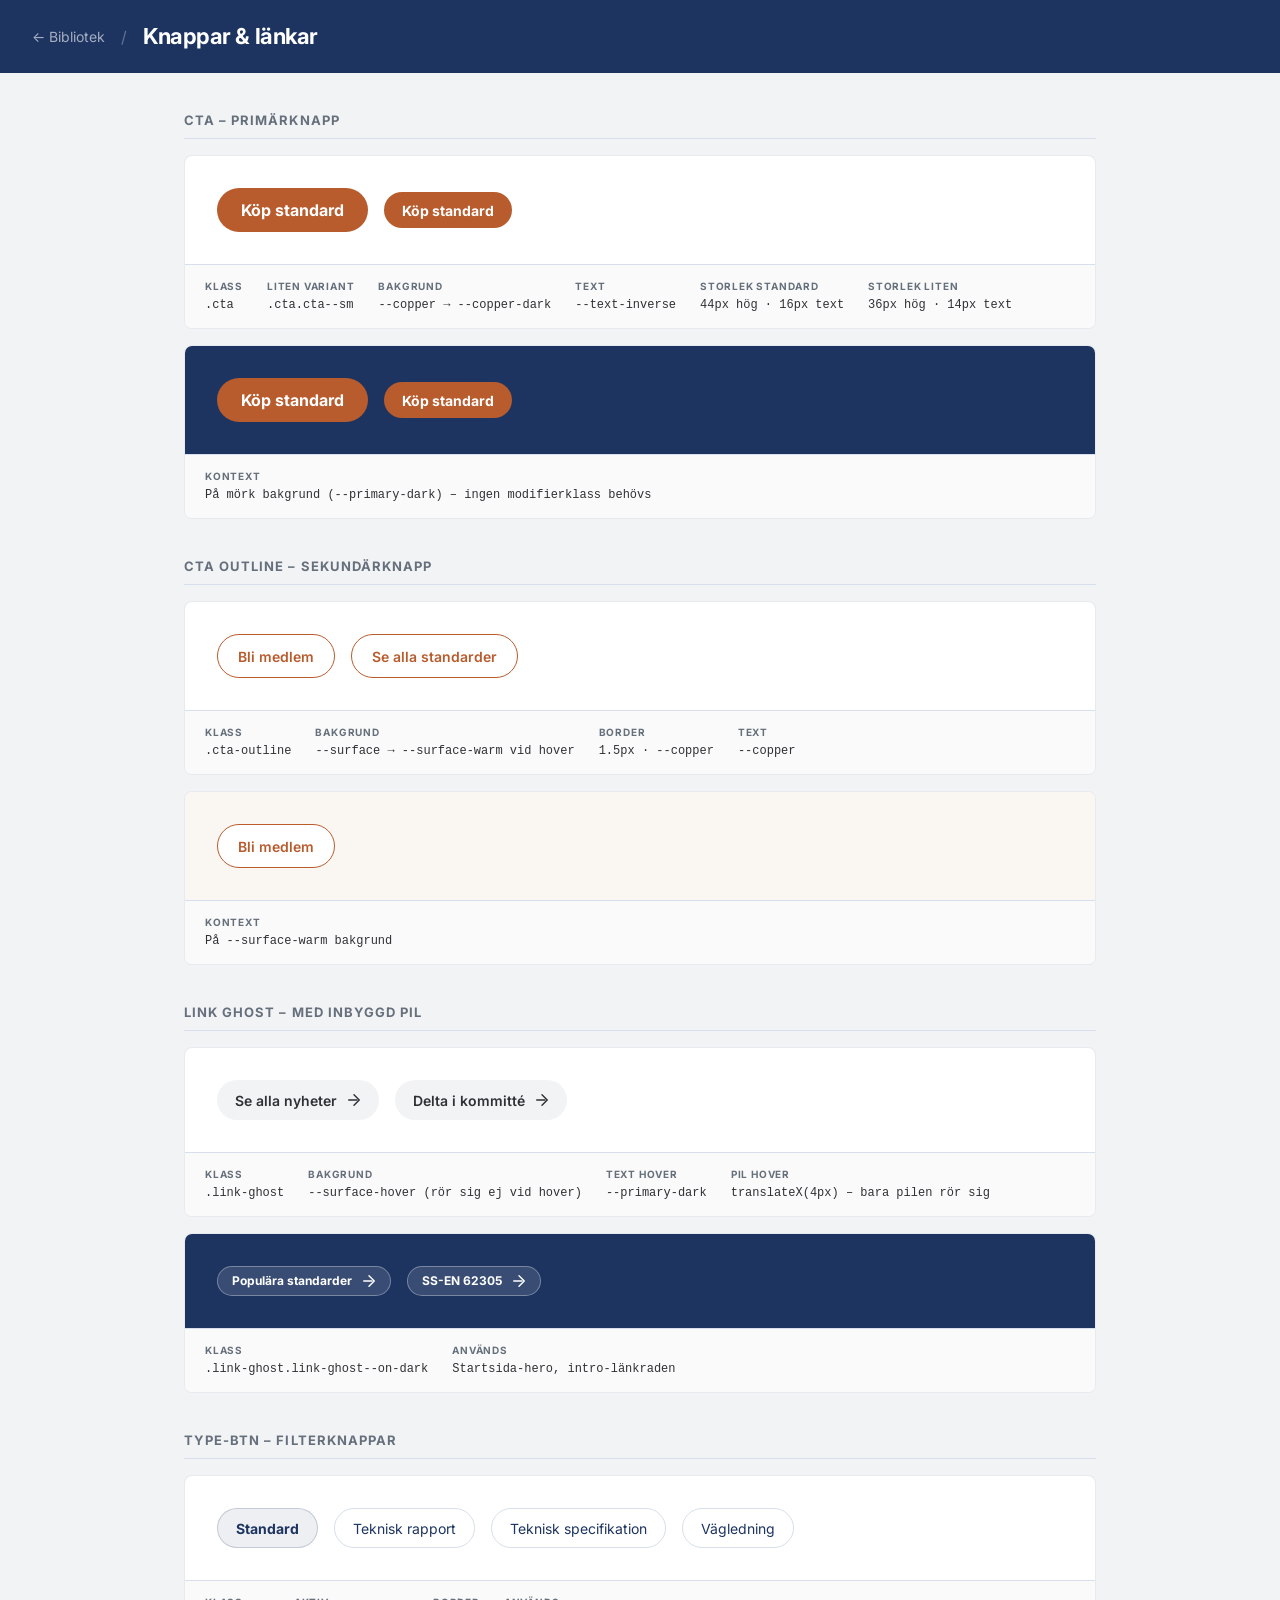
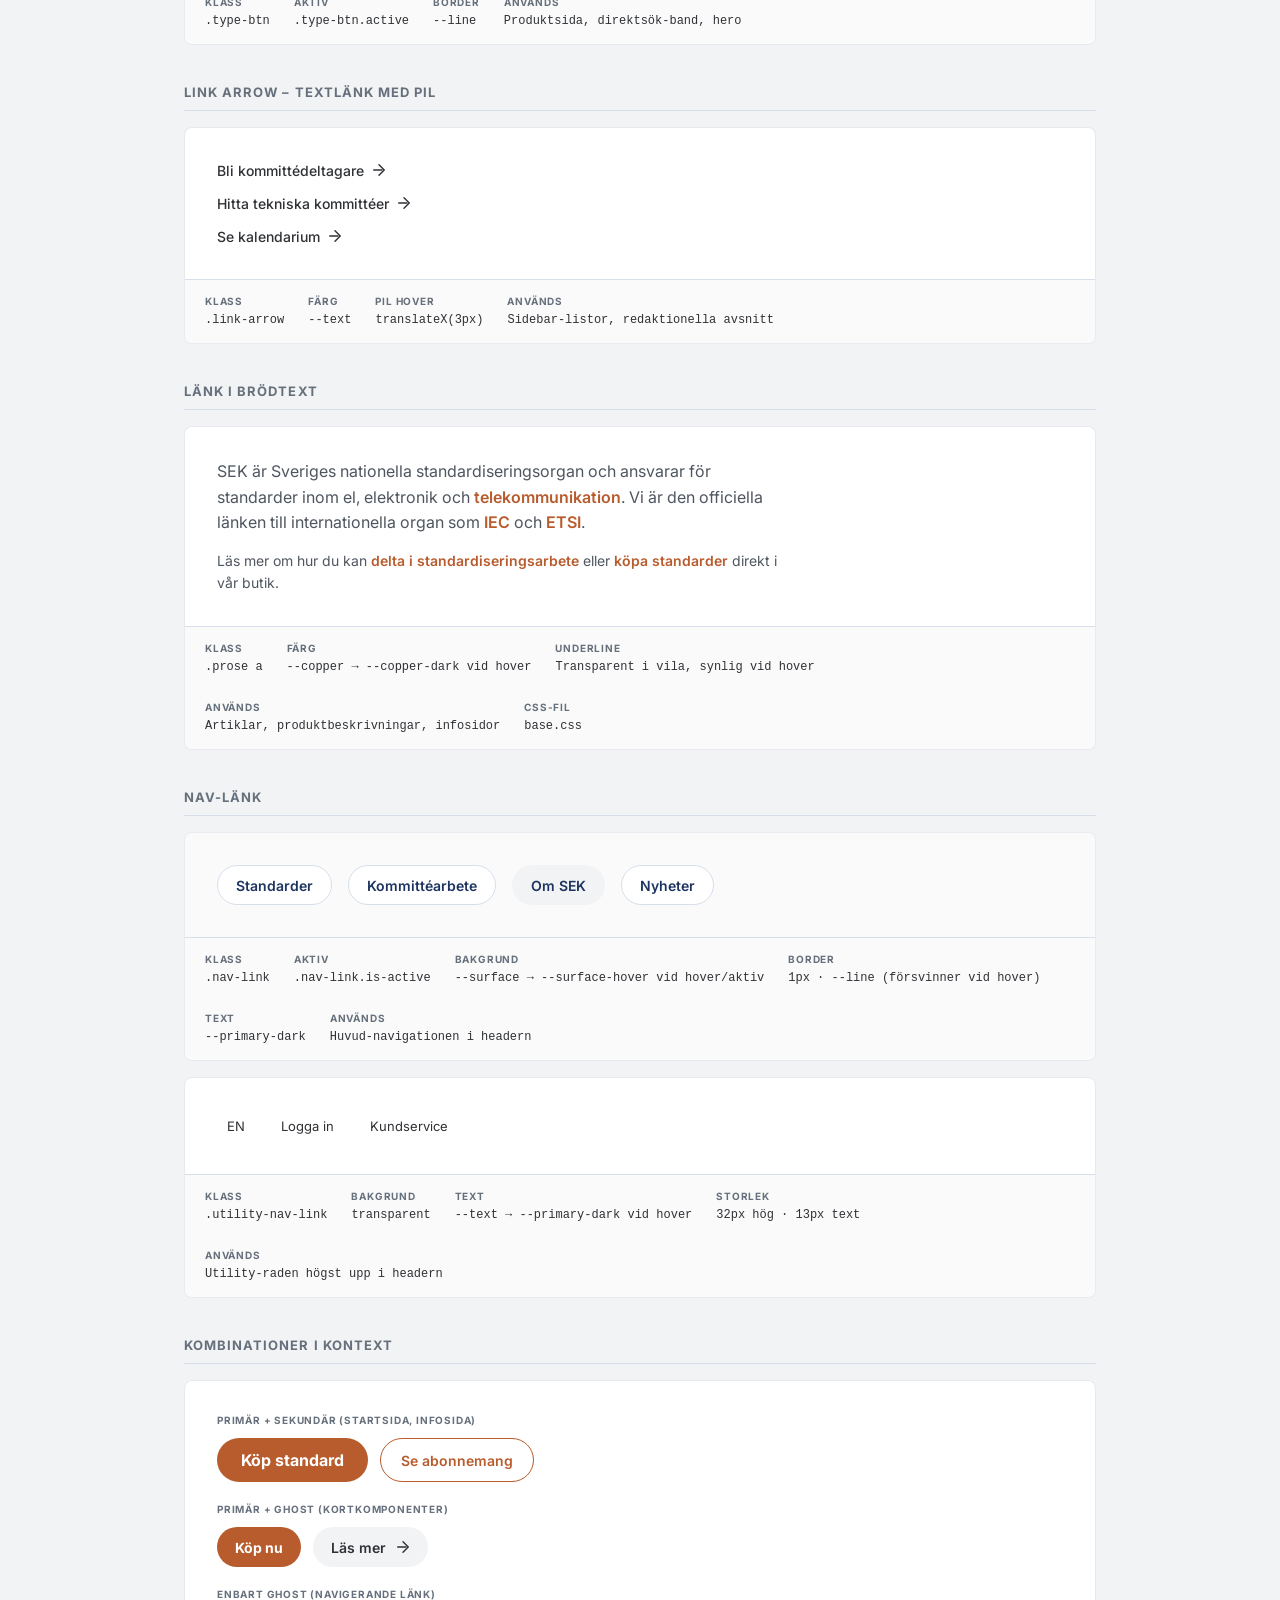
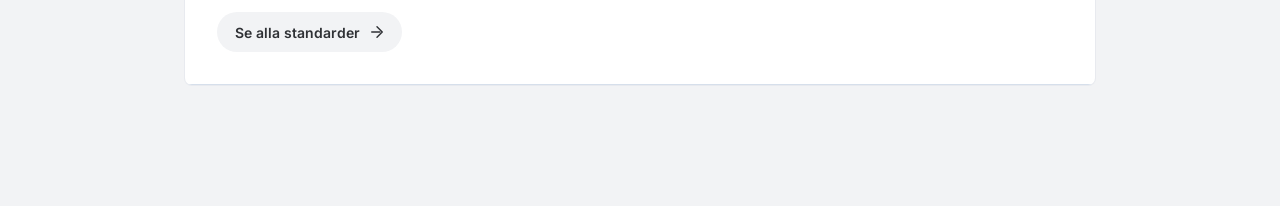
==== components/knappar.html @ 0d936309 "Add knappar & länkar component page with full button and link system Includes CTA, CTA Outline, Link" ====
<!DOCTYPE html>
<html lang="sv">
<head>
  <meta charset="UTF-8" />
  <meta name="viewport" content="width=device-width, initial-scale=1.0" />
  <title>SEK – Knappar & länkar</title>
  <link rel="preconnect" href="https://fonts.googleapis.com">
  <link rel="preconnect" href="https://fonts.gstatic.com" crossorigin>
  <link href="https://fonts.googleapis.com/css2?family=Inter:wght@400;500;600;700;800&display=swap" rel="stylesheet">
  <link rel="stylesheet" href="../css/tokens.css">
  <link rel="stylesheet" href="../css/base.css">
  <link rel="stylesheet" href="../css/components/buttons.css">
  <style>
    body { background: var(--surface-hover); }

    .comp-header {
      background: var(--primary-dark);
      color: var(--text-inverse);
      padding: 24px 32px;
      display: flex;
      align-items: center;
      gap: 16px;
    }
    .comp-header a {
      color: rgba(255,255,255,0.6);
      text-decoration: none;
      font-size: 14px;
    }
    .comp-header a:hover { color: var(--text-inverse); }
    .comp-header h1 {
      margin: 0;
      font-size: 22px;
      color: var(--text-inverse);
      letter-spacing: -0.02em;
    }
    .comp-header-sep { color: rgba(255,255,255,0.3); }

    .comp-body {
      max-width: 960px;
      margin: 40px auto;
      padding: 0 24px 80px;
      display: grid;
      gap: 40px;
    }

    .comp-section { display: grid; gap: 16px; }

    .comp-section-title {
      font-size: 13px;
      font-weight: 700;
      text-transform: uppercase;
      letter-spacing: 0.08em;
      color: var(--muted);
      padding-bottom: 10px;
      border-bottom: 1px solid var(--line);
      margin: 0;
    }

    .variant-block {
      background: var(--surface);
      border-radius: var(--radius-md);
      border: 1px solid rgba(29,52,97,0.10);
      overflow: hidden;
    }

    .variant-preview {
      padding: 32px;
      display: flex;
      align-items: center;
      gap: 16px;
      flex-wrap: wrap;
      border-bottom: 1px solid var(--line);
    }

    .variant-preview--dark { background: var(--primary-dark); }
    .variant-preview--warm { background: var(--surface-warm); }
    .variant-preview--subtle { background: var(--surface-subtle); }

    .variant-meta {
      padding: 14px 20px;
      background: var(--surface-subtle);
      display: flex;
      gap: 24px;
      flex-wrap: wrap;
    }

    .meta-item { display: flex; flex-direction: column; gap: 2px; }

    .meta-label {
      font-size: 10px;
      font-weight: 700;
      text-transform: uppercase;
      letter-spacing: 0.08em;
      color: var(--muted);
    }

    .meta-value {
      font-size: 12px;
      color: var(--text);
      font-family: monospace;
    }
  </style>
</head>
<body>

  <div class="comp-header">
    <a href="../index-components.html">← Bibliotek</a>
    <span class="comp-header-sep">/</span>
    <h1>Knappar & länkar</h1>
  </div>

  <div class="comp-body">

    <!-- ══════════════════════════════════════════════════════
         KNAPPAR
    ═══════════════════════════════════════════════════════ -->

    <!-- CTA – PRIMÄR -->
    <section class="comp-section">
      <h2 class="comp-section-title">CTA – Primärknapp</h2>

      <div class="variant-block">
        <div class="variant-preview">
          <button class="cta">Köp standard</button>
          <button class="cta cta--sm">Köp standard</button>
        </div>
        <div class="variant-meta">
          <div class="meta-item"><span class="meta-label">Klass</span><span class="meta-value">.cta</span></div>
          <div class="meta-item"><span class="meta-label">Liten variant</span><span class="meta-value">.cta.cta--sm</span></div>
          <div class="meta-item"><span class="meta-label">Bakgrund</span><span class="meta-value">--copper → --copper-dark</span></div>
          <div class="meta-item"><span class="meta-label">Text</span><span class="meta-value">--text-inverse</span></div>
          <div class="meta-item"><span class="meta-label">Storlek standard</span><span class="meta-value">44px hög · 16px text</span></div>
          <div class="meta-item"><span class="meta-label">Storlek liten</span><span class="meta-value">36px hög · 14px text</span></div>
        </div>
      </div>

      <div class="variant-block">
        <div class="variant-preview variant-preview--dark">
          <button class="cta">Köp standard</button>
          <button class="cta cta--sm">Köp standard</button>
        </div>
        <div class="variant-meta">
          <div class="meta-item"><span class="meta-label">Kontext</span><span class="meta-value">På mörk bakgrund (--primary-dark) – ingen modifierklass behövs</span></div>
        </div>
      </div>
    </section>

    <!-- CTA OUTLINE – SEKUNDÄR -->
    <section class="comp-section">
      <h2 class="comp-section-title">CTA Outline – Sekundärknapp</h2>

      <div class="variant-block">
        <div class="variant-preview">
          <a href="#" class="cta-outline">Bli medlem</a>
          <a href="#" class="cta-outline">Se alla standarder</a>
        </div>
        <div class="variant-meta">
          <div class="meta-item"><span class="meta-label">Klass</span><span class="meta-value">.cta-outline</span></div>
          <div class="meta-item"><span class="meta-label">Bakgrund</span><span class="meta-value">--surface → --surface-warm vid hover</span></div>
          <div class="meta-item"><span class="meta-label">Border</span><span class="meta-value">1.5px · --copper</span></div>
          <div class="meta-item"><span class="meta-label">Text</span><span class="meta-value">--copper</span></div>
        </div>
      </div>

      <div class="variant-block">
        <div class="variant-preview variant-preview--warm">
          <a href="#" class="cta-outline">Bli medlem</a>
        </div>
        <div class="variant-meta">
          <div class="meta-item"><span class="meta-label">Kontext</span><span class="meta-value">På --surface-warm bakgrund</span></div>
        </div>
      </div>
    </section>

    <!-- LINK GHOST -->
    <section class="comp-section">
      <h2 class="comp-section-title">Link Ghost – med inbyggd pil</h2>

      <div class="variant-block">
        <div class="variant-preview">
          <a href="#" class="link-ghost">Se alla nyheter</a>
          <a href="#" class="link-ghost">Delta i kommitté</a>
        </div>
        <div class="variant-meta">
          <div class="meta-item"><span class="meta-label">Klass</span><span class="meta-value">.link-ghost</span></div>
          <div class="meta-item"><span class="meta-label">Bakgrund</span><span class="meta-value">--surface-hover (rör sig ej vid hover)</span></div>
          <div class="meta-item"><span class="meta-label">Text hover</span><span class="meta-value">--primary-dark</span></div>
          <div class="meta-item"><span class="meta-label">Pil hover</span><span class="meta-value">translateX(4px) – bara pilen rör sig</span></div>
        </div>
      </div>

      <div class="variant-block">
        <div class="variant-preview variant-preview--dark">
          <a href="#" class="link-ghost link-ghost--on-dark">Populära standarder</a>
          <a href="#" class="link-ghost link-ghost--on-dark">SS-EN 62305</a>
        </div>
        <div class="variant-meta">
          <div class="meta-item"><span class="meta-label">Klass</span><span class="meta-value">.link-ghost.link-ghost--on-dark</span></div>
          <div class="meta-item"><span class="meta-label">Används</span><span class="meta-value">Startsida-hero, intro-länkraden</span></div>
        </div>
      </div>
    </section>

    <!-- TYPE-BTN -->
    <section class="comp-section">
      <h2 class="comp-section-title">Type-btn – Filterknappar</h2>

      <div class="variant-block">
        <div class="variant-preview" style="flex-wrap: wrap;">
          <button class="type-btn active">Standard</button>
          <button class="type-btn">Teknisk rapport</button>
          <button class="type-btn">Teknisk specifikation</button>
          <button class="type-btn">Vägledning</button>
        </div>
        <div class="variant-meta">
          <div class="meta-item"><span class="meta-label">Klass</span><span class="meta-value">.type-btn</span></div>
          <div class="meta-item"><span class="meta-label">Aktiv</span><span class="meta-value">.type-btn.active</span></div>
          <div class="meta-item"><span class="meta-label">Border</span><span class="meta-value">--line</span></div>
          <div class="meta-item"><span class="meta-label">Används</span><span class="meta-value">Produktsida, direktsök-band, hero</span></div>
        </div>
      </div>
    </section>

    <!-- ══════════════════════════════════════════════════════
         LÄNKAR
    ═══════════════════════════════════════════════════════ -->

    <!-- LINK ARROW -->
    <section class="comp-section">
      <h2 class="comp-section-title">Link Arrow – Textlänk med pil</h2>

      <div class="variant-block">
        <div class="variant-preview" style="flex-direction: column; align-items: flex-start; gap: 12px;">
          <a href="#" class="link-arrow">Bli kommittédeltagare</a>
          <a href="#" class="link-arrow">Hitta tekniska kommittéer</a>
          <a href="#" class="link-arrow">Se kalendarium</a>
        </div>
        <div class="variant-meta">
          <div class="meta-item"><span class="meta-label">Klass</span><span class="meta-value">.link-arrow</span></div>
          <div class="meta-item"><span class="meta-label">Färg</span><span class="meta-value">--text</span></div>
          <div class="meta-item"><span class="meta-label">Pil hover</span><span class="meta-value">translateX(3px)</span></div>
          <div class="meta-item"><span class="meta-label">Används</span><span class="meta-value">Sidebar-listor, redaktionella avsnitt</span></div>
        </div>
      </div>
    </section>

    <!-- LÄNK I BRÖDTEXT -->
    <section class="comp-section">
      <h2 class="comp-section-title">Länk i brödtext</h2>

      <div class="variant-block">
        <div class="variant-preview" style="flex-direction: column; align-items: flex-start;">
          <div class="prose" style="max-width: 56ch;">
            <p style="font-size:16px; line-height:1.6; color:var(--accent); margin:0 0 14px;">
              SEK är Sveriges nationella standardiseringsorgan och ansvarar för standarder inom el, elektronik och
              <a href="#">telekommunikation</a>. Vi är den officiella länken till internationella organ som
              <a href="#">IEC</a> och <a href="#">ETSI</a>.
            </p>
            <p style="font-size:14px; line-height:1.6; color:var(--accent); margin:0;">
              Läs mer om hur du kan <a href="#">delta i standardiseringsarbete</a> eller
              <a href="#">köpa standarder</a> direkt i vår butik.
            </p>
          </div>
        </div>
        <div class="variant-meta">
          <div class="meta-item"><span class="meta-label">Klass</span><span class="meta-value">.prose a</span></div>
          <div class="meta-item"><span class="meta-label">Färg</span><span class="meta-value">--copper → --copper-dark vid hover</span></div>
          <div class="meta-item"><span class="meta-label">Underline</span><span class="meta-value">Transparent i vila, synlig vid hover</span></div>
          <div class="meta-item"><span class="meta-label">Används</span><span class="meta-value">Artiklar, produktbeskrivningar, infosidor</span></div>
          <div class="meta-item"><span class="meta-label">CSS-fil</span><span class="meta-value">base.css</span></div>
        </div>
      </div>
    </section>

    <!-- NAV-LÄNK -->
    <section class="comp-section">
      <h2 class="comp-section-title">Nav-länk</h2>

      <div class="variant-block">
        <div class="variant-preview variant-preview--subtle">
          <a href="#" class="nav-link">Standarder</a>
          <a href="#" class="nav-link">Kommittéarbete</a>
          <a href="#" class="nav-link is-active">Om SEK</a>
          <a href="#" class="nav-link">Nyheter</a>
        </div>
        <div class="variant-meta">
          <div class="meta-item"><span class="meta-label">Klass</span><span class="meta-value">.nav-link</span></div>
          <div class="meta-item"><span class="meta-label">Aktiv</span><span class="meta-value">.nav-link.is-active</span></div>
          <div class="meta-item"><span class="meta-label">Bakgrund</span><span class="meta-value">--surface → --surface-hover vid hover/aktiv</span></div>
          <div class="meta-item"><span class="meta-label">Border</span><span class="meta-value">1px · --line (försvinner vid hover)</span></div>
          <div class="meta-item"><span class="meta-label">Text</span><span class="meta-value">--primary-dark</span></div>
          <div class="meta-item"><span class="meta-label">Används</span><span class="meta-value">Huvud-navigationen i headern</span></div>
        </div>
      </div>

      <div class="variant-block">
        <div class="variant-preview">
          <a href="#" class="utility-nav-link">EN</a>
          <a href="#" class="utility-nav-link">Logga in</a>
          <a href="#" class="utility-nav-link">Kundservice</a>
        </div>
        <div class="variant-meta">
          <div class="meta-item"><span class="meta-label">Klass</span><span class="meta-value">.utility-nav-link</span></div>
          <div class="meta-item"><span class="meta-label">Bakgrund</span><span class="meta-value">transparent</span></div>
          <div class="meta-item"><span class="meta-label">Text</span><span class="meta-value">--text → --primary-dark vid hover</span></div>
          <div class="meta-item"><span class="meta-label">Storlek</span><span class="meta-value">32px hög · 13px text</span></div>
          <div class="meta-item"><span class="meta-label">Används</span><span class="meta-value">Utility-raden högst upp i headern</span></div>
        </div>
      </div>
    </section>

    <!-- KOMBINATIONER -->
    <section class="comp-section">
      <h2 class="comp-section-title">Kombinationer i kontext</h2>

      <div class="variant-block">
        <div class="variant-preview" style="flex-direction: column; align-items: flex-start; gap: 20px;">

          <div>
            <div class="meta-label" style="margin-bottom: 10px;">Primär + Sekundär (startsida, infosida)</div>
            <div style="display:flex; gap:12px; flex-wrap:wrap;">
              <a href="#" class="cta">Köp standard</a>
              <a href="#" class="cta-outline">Se abonnemang</a>
            </div>
          </div>

          <div>
            <div class="meta-label" style="margin-bottom: 10px;">Primär + Ghost (kortkomponenter)</div>
            <div style="display:flex; gap:12px; flex-wrap:wrap;">
              <a href="#" class="cta cta--sm">Köp nu</a>
              <a href="#" class="link-ghost">Läs mer</a>
            </div>
          </div>

          <div>
            <div class="meta-label" style="margin-bottom: 10px;">Enbart Ghost (navigerande länk)</div>
            <a href="#" class="link-ghost">Se alla standarder</a>
          </div>

        </div>
      </div>
    </section>

  </div>
</body>
</html>
---- css/tokens.css ----
/* ============================================================
   SEK Design Tokens
   Alla CSS-variabler som styr designsystemet.
   Ändra här — effekten sprider sig till alla komponenter.

   REGEL: Inga hårdkodade färger ska förekomma utanför den här
   filen. Alla hex/rgba-värden refereras via var(--...).
   ============================================================ */

:root {

  /* ── Bakgrunder ─────────────────────────────────────────── */
  --bg:             #ffffff;   /* Sidans grundbakgrund */
  --surface:        #ffffff;   /* Kortets/panelens yta */
  --surface-subtle: #fafafa;   /* Paneler, list-items, utility-nav */
  --surface-hover:  #f2f3f5;   /* Hover-states, chip-bakgrunder, nav */
  --surface-warm:   #faf7f2;   /* Soft entry-cards, hover på copper-element */
  --surface-blue:   #f9fbfd;   /* Benefit-items, helper-box */
  --placeholder:    #edf3f9;   /* Platshållarytor */

  /* ── Linjer & borders ───────────────────────────────────── */
  --line:           #d6dfeb;   /* Subtila linjer, dashed borders */
  --line-dark:      #9eb3cb;   /* Tydligare borders på kort och inputs */

  /* ── Text ───────────────────────────────────────────────── */
  --text:           #2f3135;   /* Primär text, rubriker */
  --accent:         #4f5660;   /* Brödtext, beskrivningar */
  --muted:          #66707c;   /* Meta-text, etiketter, hjälptext */
  --text-inverse:   #ffffff;   /* Text på mörk/copper-bakgrund */

  /* ── Varumärkesfärger ───────────────────────────────────── */
  --primary:        #009bd9;   /* SEK blå – fokusring, ikoner */
  --primary-dark:   #1d3461;   /* SEK mörkblå – rubriker, nav */
  --copper:         #B85C2E;   /* CTA-knappar, accentlänkar */
  --copper-dark:    #A55229;   /* Hover-state för copper */

  /* ── Statusfärger ───────────────────────────────────────── */
  --status-success-bg:   #dcfce7;
  --status-success-text: #166534;
  --status-error-bg:     #fee2e2;
  --status-error-text:   #b91c1c;

  /* ── Fokusring ──────────────────────────────────────────── */
  --focus:           #009bd9;
  --focus-offset-bg: #ffffff;

  /* ── Skuggor ────────────────────────────────────────────── */
  --shadow-panel: 0 2px 8px rgba(29, 52, 97, 0.08), 0 1px 2px rgba(29, 52, 97, 0.06);

  /* ── Hörnradier ─────────────────────────────────────────── */
  --radius-lg:   24px;
  --radius-md:   8px;
  --radius-sm:   12px;
  --radius-pill: 999px;

  /* ── Typsnitt ───────────────────────────────────────────── */
  --font-body: "Inter", "Segoe UI", "Helvetica Neue", Arial, sans-serif;

  /* ── Layout ─────────────────────────────────────────────── */
  --page-max-width: 1280px;
  --page-padding:   24px;
}
---- css/base.css ----
/* ============================================================
   SEK Base
   Reset, typografi, layout-container och globala hjälpklasser.
   Importeras efter tokens.css på alla sidor.
   ============================================================ */

/* ── Reset ──────────────────────────────────────────────── */
*,
*::before,
*::after {
  box-sizing: border-box;
}

html,
body {
  margin: 0;
  padding: 0;
}

/* ── Typografi & body ────────────────────────────────────── */
body {
  font-family: var(--font-body);
  background: var(--bg);
  color: var(--text);
  line-height: 1.5;
}

/* Rubriker och brödtext inuti .page */
.page h1,
.page h2,
.page h3,
.page h4,
.page h5,
.page h6 {
  color: var(--text);
}

.page p,
.page li,
.page dt,
.page dd {
  color: var(--accent);
}

h1, h2, h3, h4, h5, h6 {
  font-family: var(--font-body);
  letter-spacing: -0.02em;
  line-height: 1.15;
}

/* ── Layout-container ────────────────────────────────────── */
.page {
  max-width: var(--page-max-width);
  margin: 0 auto;
  padding: 0 var(--page-padding);
}

/* ── Tillgänglighet ──────────────────────────────────────── */
.skip-link {
  position: absolute;
  left: 16px;
  top: -48px;
  z-index: 1000;
  background: #fff;
  color: var(--text);
  border: 2px solid var(--focus);
  padding: 10px 12px;
  text-decoration: none;
}

.skip-link:focus {
  top: 16px;
}

/* Fokusring – gäller alla interaktiva element */
a:focus-visible,
button:focus-visible,
input:focus-visible,
select:focus-visible,
textarea:focus-visible,
[tabindex]:focus-visible {
  outline: 3px solid var(--focus);
  outline-offset: 2px;
  box-shadow: 0 0 0 2px var(--focus-offset-bg);
}

/* ── Länkbeteende ────────────────────────────────────────── */
a {
  cursor: pointer;
}

/* Länk i brödtext – används inuti p, li, dd */
.prose a {
  color: var(--copper);
  font-weight: 600;
  text-decoration: underline;
  text-decoration-color: transparent;
  text-underline-offset: 2px;
  transition: text-decoration-color 0.15s ease, color 0.15s ease;
}

.prose a:hover {
  color: var(--copper-dark);
  text-decoration-color: var(--copper-dark);
}

/* ── Utility: visa/dölja ─────────────────────────────────── */
.hidden {
  display: none !important;
}

.view {
  display: block;
}

.view.hidden {
  display: none;
}

/* ── Breadcrumb ──────────────────────────────────────────── */
.breadcrumb {
  font-size: 13px;
  color: var(--text);
  margin-bottom: 8px;
  line-height: 1.3;
}

.breadcrumb a {
  color: var(--copper);
  font-weight: 600;
  text-decoration: none;
}

.breadcrumb a:hover {
  color: #8a4522;
}

.breadcrumb-current {
  color: var(--muted);
  font-weight: 500;
}

/* ── Eyebrow-etikett ─────────────────────────────────────── */
.eyebrow {
  display: inline-block;
  font-size: 11px;
  font-weight: 700;
  text-transform: uppercase;
  letter-spacing: 0.08em;
  color: var(--primary-dark);
  line-height: 1.2;
  padding: 0;
  background: transparent;
}

/* ── Sidtitel & ingress ──────────────────────────────────── */
.page-title {
  margin: 0 0 12px;
  font-size: 38px;
  line-height: 1.1;
  letter-spacing: -0.03em;
  color: var(--primary-dark);
}

.page-ingress {
  font-size: 18px;
  line-height: 1.5;
  color: var(--accent);
  max-width: 58ch;
  margin: 0 0 18px;
}

.page-updated {
  margin-top: 56px;
  font-size: 16px;
  color: var(--muted);
}

.page-breadcrumb-row {
  margin: 16px 0 20px;
}

/* ── Animationer ─────────────────────────────────────────── */
@keyframes searchFadeIn {
  from { opacity: 0; transform: translateY(-8px); }
  to   { opacity: 1; transform: translateY(0); }
}

@keyframes entry-card-hover-sweep {
  0%   { background-size: 100% 100%; background-position: 0% 0%; }
  45%  { background-size: 112% 112%; background-position: 100% 0%; }
  100% { background-size: 108% 108%; background-position: 100% 0%; }
}
---- css/components/buttons.css ----
/* ============================================================
   SEK Buttons
   Importera tokens.css och base.css innan denna fil.
   ============================================================ */

/* ── Delad bas ───────────────────────────────────────────── */
.cta,
.cta-outline,
.link-ghost {
  display: inline-flex;
  align-items: center;
  justify-content: center;
  border-radius: var(--radius-pill);
  font-family: var(--font-body);
  font-weight: 600;
  text-decoration: none;
  cursor: pointer;
  white-space: nowrap;
}

/* ── CTA – primärknapp (copper) ──────────────────────────── */
.cta {
  min-height: 44px;
  padding: 0 24px;
  border: 0;
  background: var(--copper);
  color: var(--text-inverse);
  font-size: 16px;
  font-weight: 700;
  transition: background-color 160ms ease;
}

.cta:hover {
  background: var(--copper-dark);
  color: var(--text-inverse);
}

/* Liten variant */
.cta--sm {
  min-height: 36px;
  padding: 0 18px;
  font-size: 14px;
}

/* ── CTA outline – sekundärknapp ─────────────────────────── */
.cta-outline {
  min-height: 44px;
  padding: 0 20px;
  border: 1.5px solid var(--copper);
  background: var(--surface);
  color: var(--copper);
  font-size: 14px;
  transition: background-color 160ms ease;
}

.cta-outline:hover {
  background: var(--surface-warm);
  color: var(--copper);
}

/* ── Link ghost – tertiärknapp med inbyggd pil ───────────── */
.link-ghost {
  min-height: 40px;
  padding: 0 16px 0 18px;
  gap: 8px;
  border: 0;
  background: var(--surface-hover);
  color: var(--text);
  font-size: 14px;
  transition: background-color 160ms ease, color 160ms ease;
}

.link-ghost::after {
  content: "";
  width: 18px;
  height: 18px;
  flex: 0 0 18px;
  background-image: url("../../images/icon-arrow.svg");
  background-repeat: no-repeat;
  background-position: center;
  background-size: 18px 18px;
  transition: transform 180ms ease;
}

.link-ghost:hover {
  background: var(--surface-hover);
  color: var(--primary-dark);
}

.link-ghost:hover::after {
  transform: translateX(4px);
}

/* Variant: på mörk bakgrund (hero) */
.link-ghost--on-dark {
  background: rgba(255, 255, 255, 0.12);
  color: var(--text-inverse);
  border: 1px solid rgba(255, 255, 255, 0.32);
  font-size: 12px;
  font-weight: 700;
  min-height: 30px;
  padding: 0 12px 0 14px;
}

.link-ghost--on-dark::after {
  background-image: url("../../images/icon-arrow-white.svg");
}

.link-ghost--on-dark:hover {
  background: rgba(255, 255, 255, 0.2);
  color: var(--text-inverse);
}

/* ── Link arrow – textlänk med pil ──────────────────────── */
.link-arrow {
  display: inline-flex;
  align-items: center;
  gap: 6px;
  background: none;
  border: none;
  border-radius: 0;
  color: var(--text);
  font-size: 14px;
  font-weight: 500;
  font-family: var(--font-body);
  cursor: pointer;
  text-decoration: none;
  padding: 0;
}

.link-arrow::after {
  content: "";
  width: 18px;
  height: 18px;
  flex: 0 0 18px;
  background-image: url("../../images/icon-arrow.svg");
  background-repeat: no-repeat;
  background-position: center;
  background-size: 18px 18px;
  transition: transform 150ms ease;
}

.link-arrow:hover::after {
  transform: translateX(3px);
}

/* ── Nav-länk – huvudnavigation ──────────────────────────── */
.nav-link {
  display: inline-flex;
  align-items: center;
  min-height: 40px;
  padding: 0 18px;
  border: 1px solid var(--line);
  border-radius: var(--radius-pill);
  background: var(--surface);
  color: var(--primary-dark);
  font-family: var(--font-body);
  font-size: 14px;
  font-weight: 600;
  text-decoration: none;
  cursor: pointer;
  transition: background-color 0.2s ease, border-color 0.2s ease, color 0.2s ease;
}

.nav-link:hover {
  background: var(--surface-hover);
  border-color: transparent;
  color: var(--text);
}

.nav-link.is-active {
  background: var(--surface-hover);
  border-color: transparent;
  color: var(--primary-dark);
}

/* Utility-nav-länk – toppraden med språk, inloggning etc. */
.utility-nav-link {
  display: inline-flex;
  align-items: center;
  gap: 4px;
  min-height: 32px;
  padding: 0 10px;
  border: none;
  background: transparent;
  color: var(--text);
  font-family: var(--font-body);
  font-size: 13px;
  text-decoration: none;
  cursor: pointer;
}

.utility-nav-link:hover {
  color: var(--primary-dark);
}

/* ── Type-btn – filterknappar / kategoriväljare ───────────── */
.type-btn {
  display: inline-flex;
  align-items: center;
  justify-content: center;
  min-height: 40px;
  padding: 0 18px;
  border: 1px solid var(--line);
  border-radius: var(--radius-pill);
  background: var(--surface);
  color: var(--primary-dark);
  font-family: var(--font-body);
  font-size: 14px;
  cursor: pointer;
  transition: background-color 0.2s ease, border-color 0.2s ease, color 0.2s ease;
}

.type-btn:hover {
  background: var(--surface-hover);
  border-color: transparent;
  color: var(--text);
}

.type-btn.active {
  /* rgba-overlay av --primary-dark; ingen token för opacitetsvarianter */
  background: rgba(29, 52, 97, 0.08);
  border-color: rgba(29, 52, 97, 0.2);
  color: var(--primary-dark);
  font-weight: 700;
}
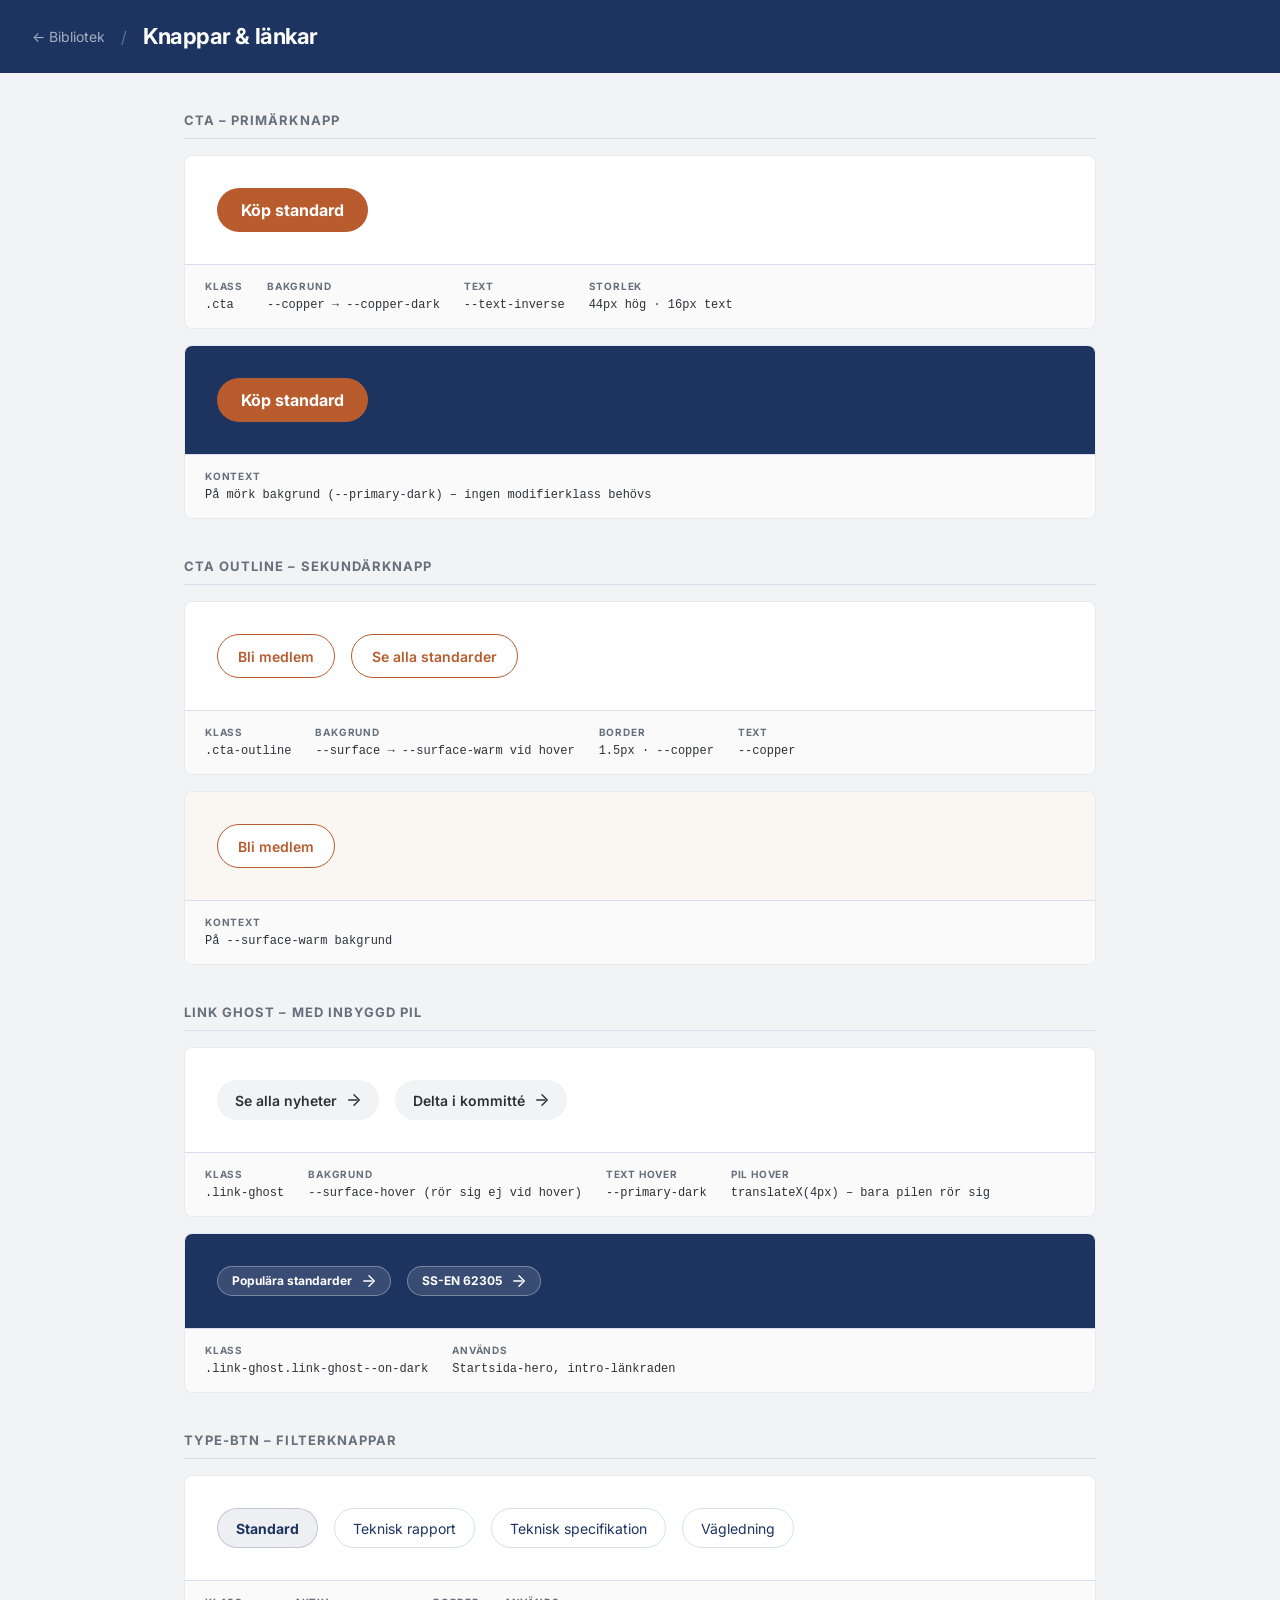
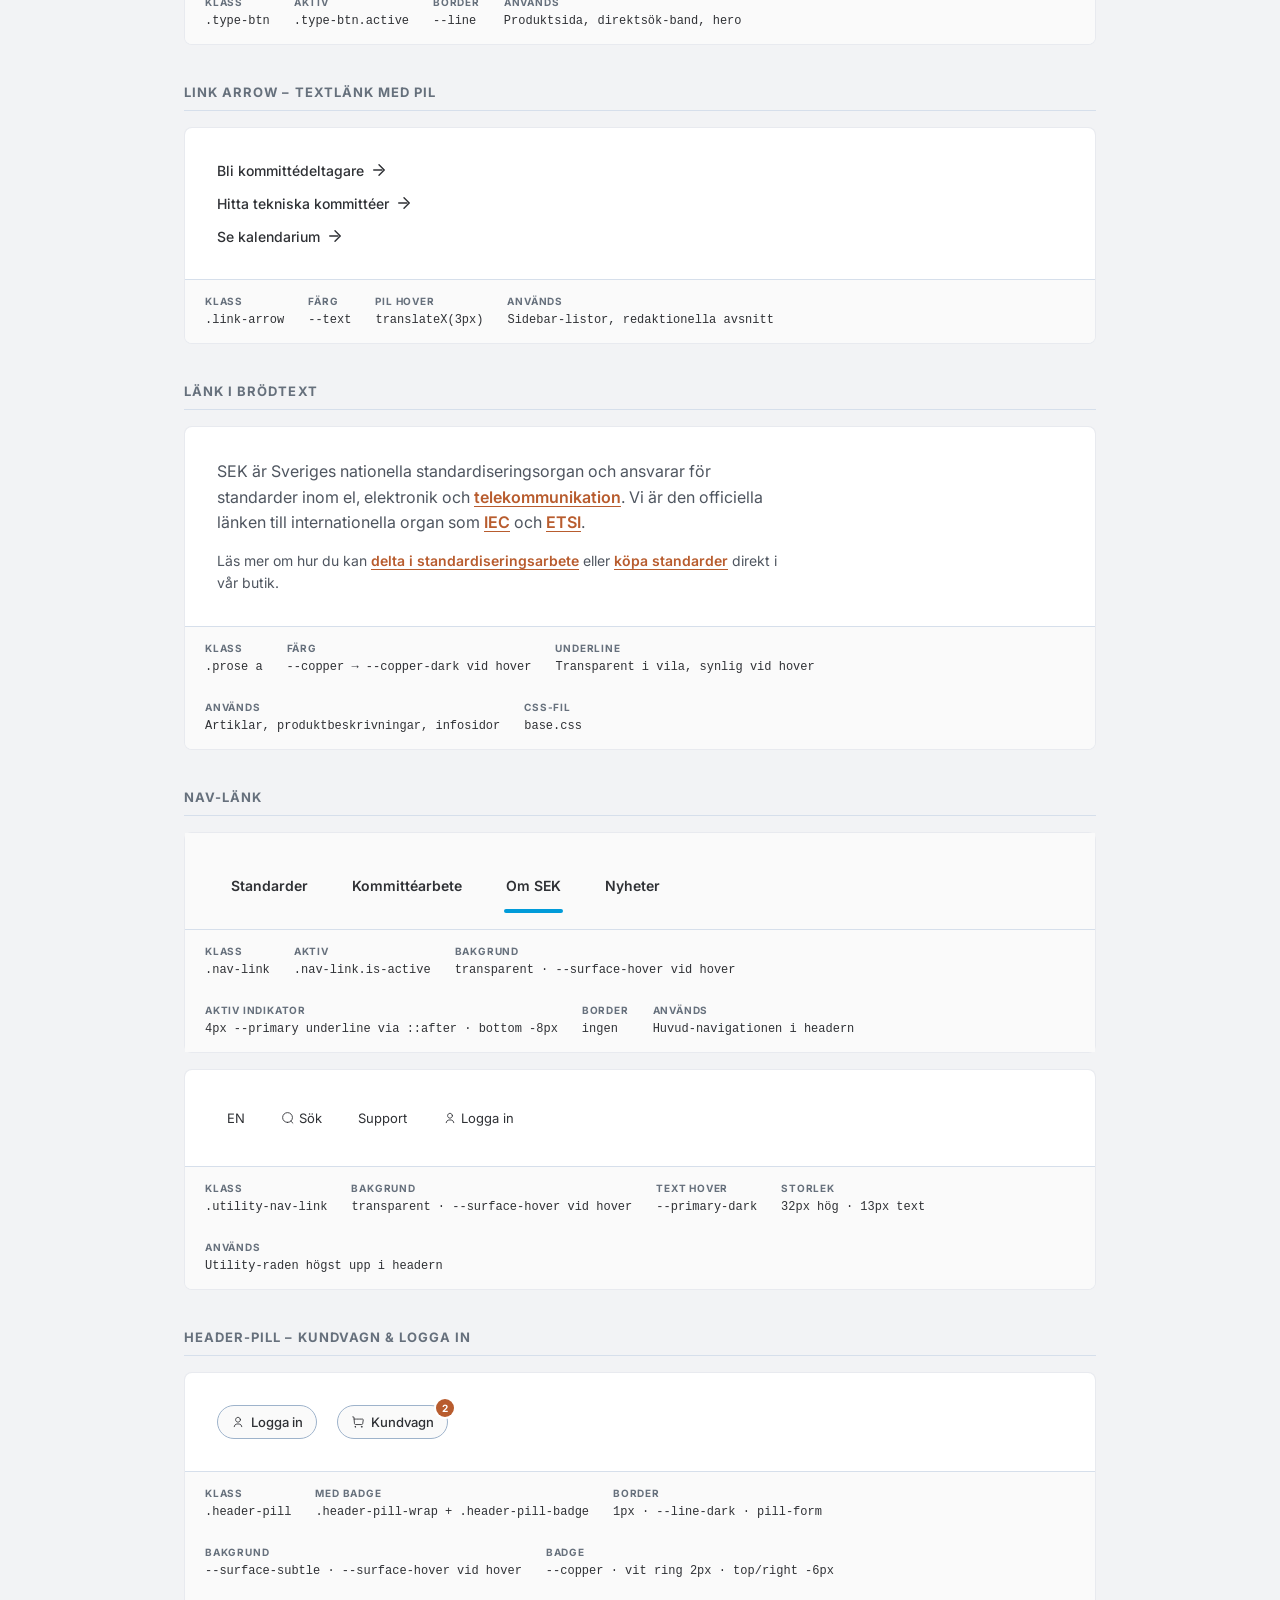
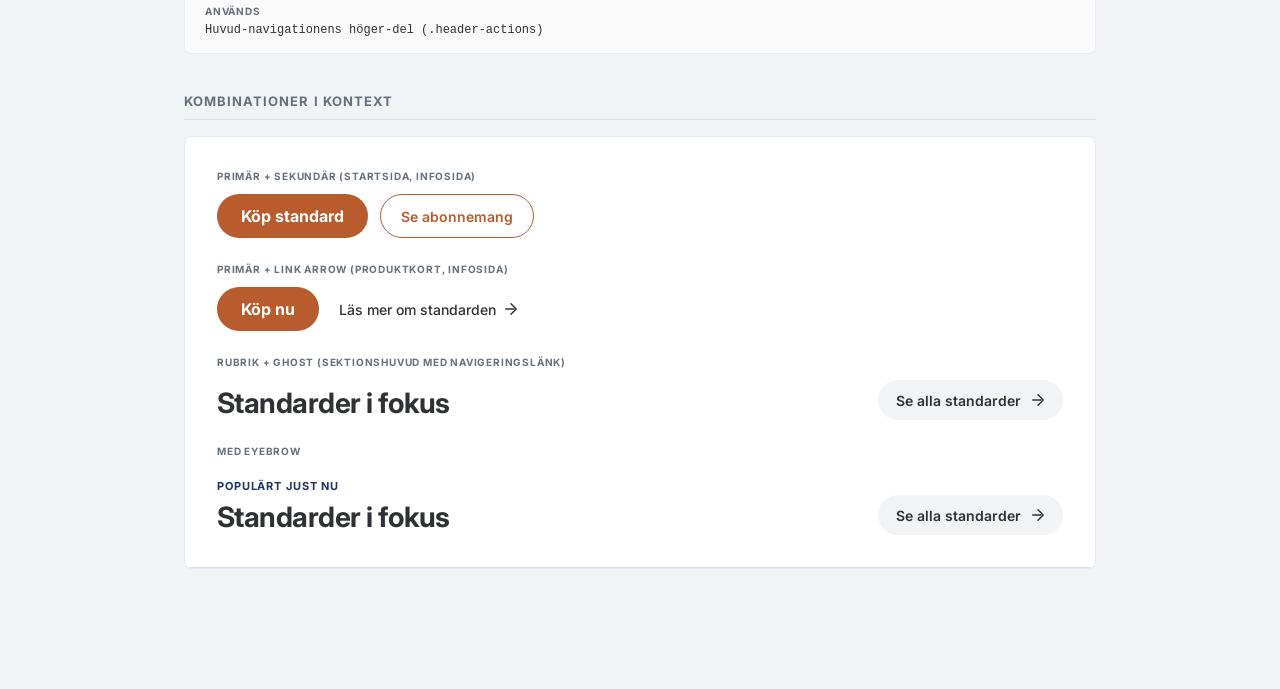
==== commit 41746911: "Header, typskala och knappar – POC-fas 1 - Ny header: absolut logotyp över utility + main-rad, compa" ====
--- a/components/knappar.html
+++ b/components/knappar.html
@@ -122,22 +122,18 @@
       <div class="variant-block">
         <div class="variant-preview">
           <button class="cta">Köp standard</button>
-          <button class="cta cta--sm">Köp standard</button>
         </div>
         <div class="variant-meta">
           <div class="meta-item"><span class="meta-label">Klass</span><span class="meta-value">.cta</span></div>
-          <div class="meta-item"><span class="meta-label">Liten variant</span><span class="meta-value">.cta.cta--sm</span></div>
           <div class="meta-item"><span class="meta-label">Bakgrund</span><span class="meta-value">--copper → --copper-dark</span></div>
           <div class="meta-item"><span class="meta-label">Text</span><span class="meta-value">--text-inverse</span></div>
-          <div class="meta-item"><span class="meta-label">Storlek standard</span><span class="meta-value">44px hög · 16px text</span></div>
-          <div class="meta-item"><span class="meta-label">Storlek liten</span><span class="meta-value">36px hög · 14px text</span></div>
+          <div class="meta-item"><span class="meta-label">Storlek</span><span class="meta-value">44px hög · 16px text</span></div>
         </div>
       </div>
 
       <div class="variant-block">
         <div class="variant-preview variant-preview--dark">
           <button class="cta">Köp standard</button>
-          <button class="cta cta--sm">Köp standard</button>
         </div>
         <div class="variant-meta">
           <div class="meta-item"><span class="meta-label">Kontext</span><span class="meta-value">På mörk bakgrund (--primary-dark) – ingen modifierklass behövs</span></div>
@@ -276,8 +272,8 @@
     <section class="comp-section">
       <h2 class="comp-section-title">Nav-länk</h2>
 
-      <div class="variant-block">
-        <div class="variant-preview variant-preview--subtle">
+      <div class="variant-block" style="overflow:visible;">
+        <div class="variant-preview variant-preview--subtle" style="padding-bottom: 24px; overflow:visible;">
           <a href="#" class="nav-link">Standarder</a>
           <a href="#" class="nav-link">Kommittéarbete</a>
           <a href="#" class="nav-link is-active">Om SEK</a>
@@ -286,9 +282,9 @@
         <div class="variant-meta">
           <div class="meta-item"><span class="meta-label">Klass</span><span class="meta-value">.nav-link</span></div>
           <div class="meta-item"><span class="meta-label">Aktiv</span><span class="meta-value">.nav-link.is-active</span></div>
-          <div class="meta-item"><span class="meta-label">Bakgrund</span><span class="meta-value">--surface → --surface-hover vid hover/aktiv</span></div>
-          <div class="meta-item"><span class="meta-label">Border</span><span class="meta-value">1px · --line (försvinner vid hover)</span></div>
-          <div class="meta-item"><span class="meta-label">Text</span><span class="meta-value">--primary-dark</span></div>
+          <div class="meta-item"><span class="meta-label">Bakgrund</span><span class="meta-value">transparent · --surface-hover vid hover</span></div>
+          <div class="meta-item"><span class="meta-label">Aktiv indikator</span><span class="meta-value">4px --primary underline via ::after · bottom -8px</span></div>
+          <div class="meta-item"><span class="meta-label">Border</span><span class="meta-value">ingen</span></div>
           <div class="meta-item"><span class="meta-label">Används</span><span class="meta-value">Huvud-navigationen i headern</span></div>
         </div>
       </div>
@@ -296,45 +292,97 @@
       <div class="variant-block">
         <div class="variant-preview">
           <a href="#" class="utility-nav-link">EN</a>
-          <a href="#" class="utility-nav-link">Logga in</a>
-          <a href="#" class="utility-nav-link">Kundservice</a>
+          <a href="#" class="utility-nav-link">
+            <svg width="14" height="14" viewBox="0 0 24 24" fill="none" stroke="currentColor" stroke-width="1.5" stroke-linecap="round" stroke-linejoin="round"><path d="M11.195 19.6124C15.8436 19.6124 19.6121 15.8439 19.6121 11.1952C19.6121 6.54656 15.8436 2.77808 11.195 2.77808C6.54631 2.77808 2.77783 6.54656 2.77783 11.1952C2.77783 15.8439 6.54631 19.6124 11.195 19.6124Z"/><path d="M17.0493 17.4866L20.3493 20.778"/></svg>
+            Sök
+          </a>
+          <a href="#" class="utility-nav-link">Support</a>
+          <a href="#" class="utility-nav-link">
+            <svg width="14" height="14" viewBox="0 0 24 24" fill="none" stroke="currentColor" stroke-width="1.5" stroke-linecap="round" stroke-linejoin="round"><path d="M5.54102 19.9996C5.54102 17.891 7.20466 15.2656 11.9998 15.2656C16.794 15.2656 18.4576 17.8719 18.4576 19.9815"/><path fill-rule="evenodd" clip-rule="evenodd" d="M16.1254 8.12567C16.1254 10.4043 14.2784 12.2513 11.9997 12.2513C9.722 12.2513 7.875 10.4043 7.875 8.12567C7.875 5.847 9.722 4 11.9997 4C14.2784 4 16.1254 5.847 16.1254 8.12567Z"/></svg>
+            Logga in
+          </a>
         </div>
         <div class="variant-meta">
           <div class="meta-item"><span class="meta-label">Klass</span><span class="meta-value">.utility-nav-link</span></div>
-          <div class="meta-item"><span class="meta-label">Bakgrund</span><span class="meta-value">transparent</span></div>
-          <div class="meta-item"><span class="meta-label">Text</span><span class="meta-value">--text → --primary-dark vid hover</span></div>
+          <div class="meta-item"><span class="meta-label">Bakgrund</span><span class="meta-value">transparent · --surface-hover vid hover</span></div>
+          <div class="meta-item"><span class="meta-label">Text hover</span><span class="meta-value">--primary-dark</span></div>
           <div class="meta-item"><span class="meta-label">Storlek</span><span class="meta-value">32px hög · 13px text</span></div>
           <div class="meta-item"><span class="meta-label">Används</span><span class="meta-value">Utility-raden högst upp i headern</span></div>
         </div>
       </div>
     </section>
 
+    <!-- HEADER-PILL -->
+    <section class="comp-section">
+      <h2 class="comp-section-title">Header-pill – Kundvagn &amp; Logga in</h2>
+
+      <div class="variant-block">
+        <div class="variant-preview" style="gap: 20px;">
+          <!-- Utan badge -->
+          <a href="#" class="header-pill">
+            <svg viewBox="0 0 24 24" fill="none" stroke="currentColor" stroke-width="1.5" stroke-linecap="round" stroke-linejoin="round"><path d="M5.54102 19.9996C5.54102 17.891 7.20466 15.2656 11.9998 15.2656C16.794 15.2656 18.4576 17.8719 18.4576 19.9815"/><path fill-rule="evenodd" clip-rule="evenodd" d="M16.1254 8.12567C16.1254 10.4043 14.2784 12.2513 11.9997 12.2513C9.722 12.2513 7.875 10.4043 7.875 8.12567C7.875 5.847 9.722 4 11.9997 4C14.2784 4 16.1254 5.847 16.1254 8.12567Z"/></svg>
+            Logga in
+          </a>
+          <!-- Med badge -->
+          <div class="header-pill-wrap">
+            <a href="#" class="header-pill">
+              <svg viewBox="0 0 24 24" fill="none" stroke="currentColor" stroke-width="1.5" stroke-linecap="round" stroke-linejoin="round"><path d="M3 3.24609L5.02379 3.59636L5.96076 14.7593C6.03568 15.67 6.79849 16.3705 7.71211 16.3676H18.3263C19.199 16.3696 19.9395 15.7274 20.063 14.8634L20.9864 8.48264C21.0895 7.76945 20.5953 7.10783 19.8821 7.00469C19.8198 6.99593 5.34876 6.99107 5.34876 6.99107"/><path d="M7.28903 20.2452V20.3633M7.7678 20.2706C7.7678 20.5365 7.55203 20.7521 7.28609 20.7521C7.02016 20.7521 6.80469 20.5365 6.80469 20.2706C6.80469 20.0046 7.02016 19.7891 7.28609 19.7891C7.55203 19.7891 7.7678 20.0046 7.7678 20.2706Z"/><path d="M18.3125 20.2452V20.3633M18.7912 20.2706C18.7912 20.5365 18.5755 20.7521 18.3095 20.7521C18.0436 20.7521 17.8281 20.5365 17.8281 20.2706C17.8281 20.0046 18.0436 19.7891 18.3095 19.7891C18.5755 19.7891 18.7912 20.0046 18.7912 20.2706Z"/></svg>
+              Kundvagn
+            </a>
+            <span class="header-pill-badge">2</span>
+          </div>
+        </div>
+        <div class="variant-meta">
+          <div class="meta-item"><span class="meta-label">Klass</span><span class="meta-value">.header-pill</span></div>
+          <div class="meta-item"><span class="meta-label">Med badge</span><span class="meta-value">.header-pill-wrap + .header-pill-badge</span></div>
+          <div class="meta-item"><span class="meta-label">Border</span><span class="meta-value">1px · --line-dark · pill-form</span></div>
+          <div class="meta-item"><span class="meta-label">Bakgrund</span><span class="meta-value">--surface-subtle · --surface-hover vid hover</span></div>
+          <div class="meta-item"><span class="meta-label">Badge</span><span class="meta-value">--copper · vit ring 2px · top/right -6px</span></div>
+          <div class="meta-item"><span class="meta-label">Används</span><span class="meta-value">Huvud-navigationens höger-del (.header-actions)</span></div>
+        </div>
+      </div>
+    </section>
+
     <!-- KOMBINATIONER -->
     <section class="comp-section">
       <h2 class="comp-section-title">Kombinationer i kontext</h2>
 
       <div class="variant-block">
-        <div class="variant-preview" style="flex-direction: column; align-items: flex-start; gap: 20px;">
+        <div class="variant-preview" style="flex-direction: column; align-items: flex-start; gap: 24px;">
 
           <div>
             <div class="meta-label" style="margin-bottom: 10px;">Primär + Sekundär (startsida, infosida)</div>
-            <div style="display:flex; gap:12px; flex-wrap:wrap;">
+            <div style="display:flex; gap:12px; flex-wrap:wrap; align-items:center;">
               <a href="#" class="cta">Köp standard</a>
               <a href="#" class="cta-outline">Se abonnemang</a>
             </div>
           </div>
 
           <div>
-            <div class="meta-label" style="margin-bottom: 10px;">Primär + Ghost (kortkomponenter)</div>
-            <div style="display:flex; gap:12px; flex-wrap:wrap;">
-              <a href="#" class="cta cta--sm">Köp nu</a>
-              <a href="#" class="link-ghost">Läs mer</a>
+            <div class="meta-label" style="margin-bottom: 10px;">Primär + Link Arrow (produktkort, infosida)</div>
+            <div style="display:flex; gap:20px; flex-wrap:wrap; align-items:center;">
+              <a href="#" class="cta">Köp nu</a>
+              <a href="#" class="link-arrow">Läs mer om standarden</a>
             </div>
           </div>
 
-          <div>
-            <div class="meta-label" style="margin-bottom: 10px;">Enbart Ghost (navigerande länk)</div>
-            <a href="#" class="link-ghost">Se alla standarder</a>
+          <div style="width:100%;">
+            <div class="meta-label" style="margin-bottom: 10px;">Rubrik + Ghost (sektionshuvud med navigeringslänk)</div>
+            <div style="display:flex; justify-content:space-between; align-items:flex-end; width:100%;">
+              <h2 class="section-title">Standarder i fokus</h2>
+              <a href="#" class="link-ghost">Se alla standarder</a>
+            </div>
+          </div>
+
+          <div style="width:100%;">
+            <div class="meta-label" style="margin-bottom: 10px;">Med eyebrow</div>
+            <div style="display:flex; justify-content:space-between; align-items:flex-end; width:100%;">
+              <div>
+                <p class="eyebrow" style="margin-bottom:8px;">Populärt just nu</p>
+                <h2 class="section-title">Standarder i fokus</h2>
+              </div>
+              <a href="#" class="link-ghost">Se alla standarder</a>
+            </div>
           </div>
 
         </div>
--- a/css/tokens.css
+++ b/css/tokens.css
@@ -44,8 +44,12 @@
   --focus:           #009bd9;
   --focus-offset-bg: #ffffff;
 
+  /* ── Overlay ───────────────────────────────────────────── */
+  --overlay: rgba(29, 52, 97, 0.45);   /* Mörk scrim bakom menyer/modaler */
+
   /* ── Skuggor ────────────────────────────────────────────── */
   --shadow-panel: 0 2px 8px rgba(29, 52, 97, 0.08), 0 1px 2px rgba(29, 52, 97, 0.06);
+  --shadow-mega:  0 18px 34px -24px rgba(29, 52, 97, 0.34);  /* Mega-meny */
 
   /* ── Hörnradier ─────────────────────────────────────────── */
   --radius-lg:   24px;
--- a/css/base.css
+++ b/css/base.css
@@ -94,14 +94,12 @@
   color: var(--copper);
   font-weight: 600;
   text-decoration: underline;
-  text-decoration-color: transparent;
-  text-underline-offset: 2px;
-  transition: text-decoration-color 0.15s ease, color 0.15s ease;
+  text-underline-offset: 3px;
+  transition: color 0.15s ease;
 }
 
 .prose a:hover {
   color: var(--copper-dark);
-  text-decoration-color: var(--copper-dark);
 }
 
 /* ── Utility: visa/dölja ─────────────────────────────────── */
@@ -153,15 +151,74 @@
   background: transparent;
 }
 
-/* ── Sidtitel & ingress ──────────────────────────────────── */
-.page-title {
-  margin: 0 0 12px;
-  font-size: 38px;
+/* ── Typskala ────────────────────────────────────────────── */
+
+/* ── Startsida ────────────────────────────────────────────── */
+
+/* 48px / 800 – herorubrik startsida */
+.display {
+  font-size: 48px;
+  font-weight: 800;
   line-height: 1.1;
   letter-spacing: -0.03em;
-  color: var(--primary-dark);
-}
-
+  color: var(--text);
+  margin: 0;
+}
+
+/* 32px – feature-band, kampanjrubrik startsida */
+.feature-title {
+  font-size: 32px;
+  font-weight: 700;
+  line-height: 1.15;
+  letter-spacing: -0.025em;
+  color: var(--text);
+  margin: 0;
+}
+
+/* 28px – sektionsrubriker startsida (Standarder i fokus, Nyheter …) */
+.section-title {
+  font-size: 28px;
+  font-weight: 700;
+  line-height: 1.2;
+  letter-spacing: -0.02em;
+  color: var(--text);
+  margin: 0;
+}
+
+/* ── Standardsida / infosida ─────────────────────────────── */
+
+/* 38px – sidtitel (Så handlar du, Om oss …) */
+.h1,
+.page-title {
+  font-size: 38px;
+  font-weight: 700;
+  line-height: 1.1;
+  letter-spacing: -0.03em;
+  color: var(--text);
+  margin: 0 0 12px;
+}
+
+/* 24px – artikelsektioner, sektionsrubriker */
+.h2 {
+  font-size: 24px;
+  font-weight: 700;
+  line-height: 1.2;
+  letter-spacing: -0.02em;
+  color: var(--text);
+  margin: 0;
+}
+
+/* 20px – kortrubriker, sidebars */
+.h3 {
+  font-size: 20px;
+  font-weight: 700;
+  line-height: 1.25;
+  letter-spacing: -0.02em;
+  color: var(--text);
+  margin: 0;
+}
+
+/* 18px – ingress under sidtitel */
 .page-ingress {
   font-size: 18px;
   line-height: 1.5;
@@ -170,6 +227,27 @@
   margin: 0 0 18px;
 }
 
+/* 14px – liten brödtext, kortbeskrivningar */
+.t-body-sm {
+  font-size: 14px;
+  line-height: 1.5;
+  color: var(--accent);
+}
+
+/* 13px – meta, hjälptexter */
+.t-meta {
+  font-size: 13px;
+  line-height: 1.4;
+  color: var(--muted);
+}
+
+/* 12px – caption, produkt-id */
+.t-caption {
+  font-size: 12px;
+  line-height: 1.4;
+  color: var(--muted);
+}
+
 .page-updated {
   margin-top: 56px;
   font-size: 16px;
--- a/css/components/buttons.css
+++ b/css/components/buttons.css
@@ -35,12 +35,6 @@
   color: var(--text-inverse);
 }
 
-/* Liten variant */
-.cta--sm {
-  min-height: 36px;
-  padding: 0 18px;
-  font-size: 14px;
-}
 
 /* ── CTA outline – sekundärknapp ─────────────────────────── */
 .cta-outline {
@@ -148,30 +142,46 @@
 .nav-link {
   display: inline-flex;
   align-items: center;
+  position: relative;
   min-height: 40px;
-  padding: 0 18px;
-  border: 1px solid var(--line);
-  border-radius: var(--radius-pill);
-  background: var(--surface);
-  color: var(--primary-dark);
+  padding: 0 14px;
+  border: none;
+  border-radius: var(--radius-pill);
+  background: transparent;
+  color: var(--text);
   font-family: var(--font-body);
   font-size: 14px;
   font-weight: 600;
   text-decoration: none;
   cursor: pointer;
-  transition: background-color 0.2s ease, border-color 0.2s ease, color 0.2s ease;
+  transition: background-color 160ms ease;
+}
+
+.nav-link::after {
+  content: '';
+  position: absolute;
+  left: 12px;
+  right: 12px;
+  bottom: -8px;
+  height: 0;
+  border-radius: 2px;
+  background: transparent;
+  transition: height 160ms ease, background-color 160ms ease;
 }
 
 .nav-link:hover {
   background: var(--surface-hover);
-  border-color: transparent;
   color: var(--text);
 }
 
 .nav-link.is-active {
-  background: var(--surface-hover);
-  border-color: transparent;
-  color: var(--primary-dark);
+  background: transparent;
+  color: var(--text);
+}
+
+.nav-link.is-active::after {
+  height: 4px;
+  background: var(--primary);
 }
 
 /* Utility-nav-länk – toppraden med språk, inloggning etc. */
@@ -182,16 +192,83 @@
   min-height: 32px;
   padding: 0 10px;
   border: none;
+  border-radius: var(--radius-md);
   background: transparent;
   color: var(--text);
   font-family: var(--font-body);
   font-size: 13px;
   text-decoration: none;
   cursor: pointer;
+  transition: background-color 160ms ease, color 160ms ease;
 }
 
 .utility-nav-link:hover {
-  color: var(--primary-dark);
+  background: var(--surface-hover);
+  color: var(--primary-dark);
+}
+
+/* ── Header-pill – kundvagn / logga in i huvud-navigationen ─ */
+.header-pill {
+  display: inline-flex;
+  align-items: center;
+  gap: 6px;
+  min-height: 34px;
+  padding: 0 13px;
+  border-radius: var(--radius-pill);
+  border: 1px solid var(--line-dark);
+  background: var(--surface-subtle);
+  color: var(--text);
+  font-family: var(--font-body);
+  font-size: 13px;
+  font-weight: 500;
+  text-decoration: none;
+  cursor: pointer;
+  white-space: nowrap;
+  transition: background-color 160ms ease, border-color 160ms ease, color 160ms ease;
+}
+
+.header-pill:hover {
+  background: var(--surface-hover);
+  border-color: var(--line);
+  color: var(--primary-dark);
+}
+
+.header-pill svg {
+  width: 14px;
+  height: 14px;
+  flex: 0 0 14px;
+  stroke: currentColor;
+  fill: none;
+  stroke-width: 1.5;
+  stroke-linecap: round;
+  stroke-linejoin: round;
+}
+
+/* Wrapper för badge-positionering */
+.header-pill-wrap {
+  position: relative;
+  display: inline-flex;
+}
+
+/* Badge – räknare (t.ex. artiklar i kundvagn) */
+.header-pill-badge {
+  position: absolute;
+  top: -6px;
+  right: -6px;
+  min-width: 18px;
+  height: 18px;
+  padding: 0 4px;
+  display: inline-flex;
+  align-items: center;
+  justify-content: center;
+  border-radius: var(--radius-pill);
+  background: var(--copper);
+  color: var(--text-inverse);
+  font-family: var(--font-body);
+  font-size: 10px;
+  font-weight: 700;
+  line-height: 1;
+  box-shadow: 0 0 0 2px var(--surface);
 }
 
 /* ── Type-btn – filterknappar / kategoriväljare ───────────── */
